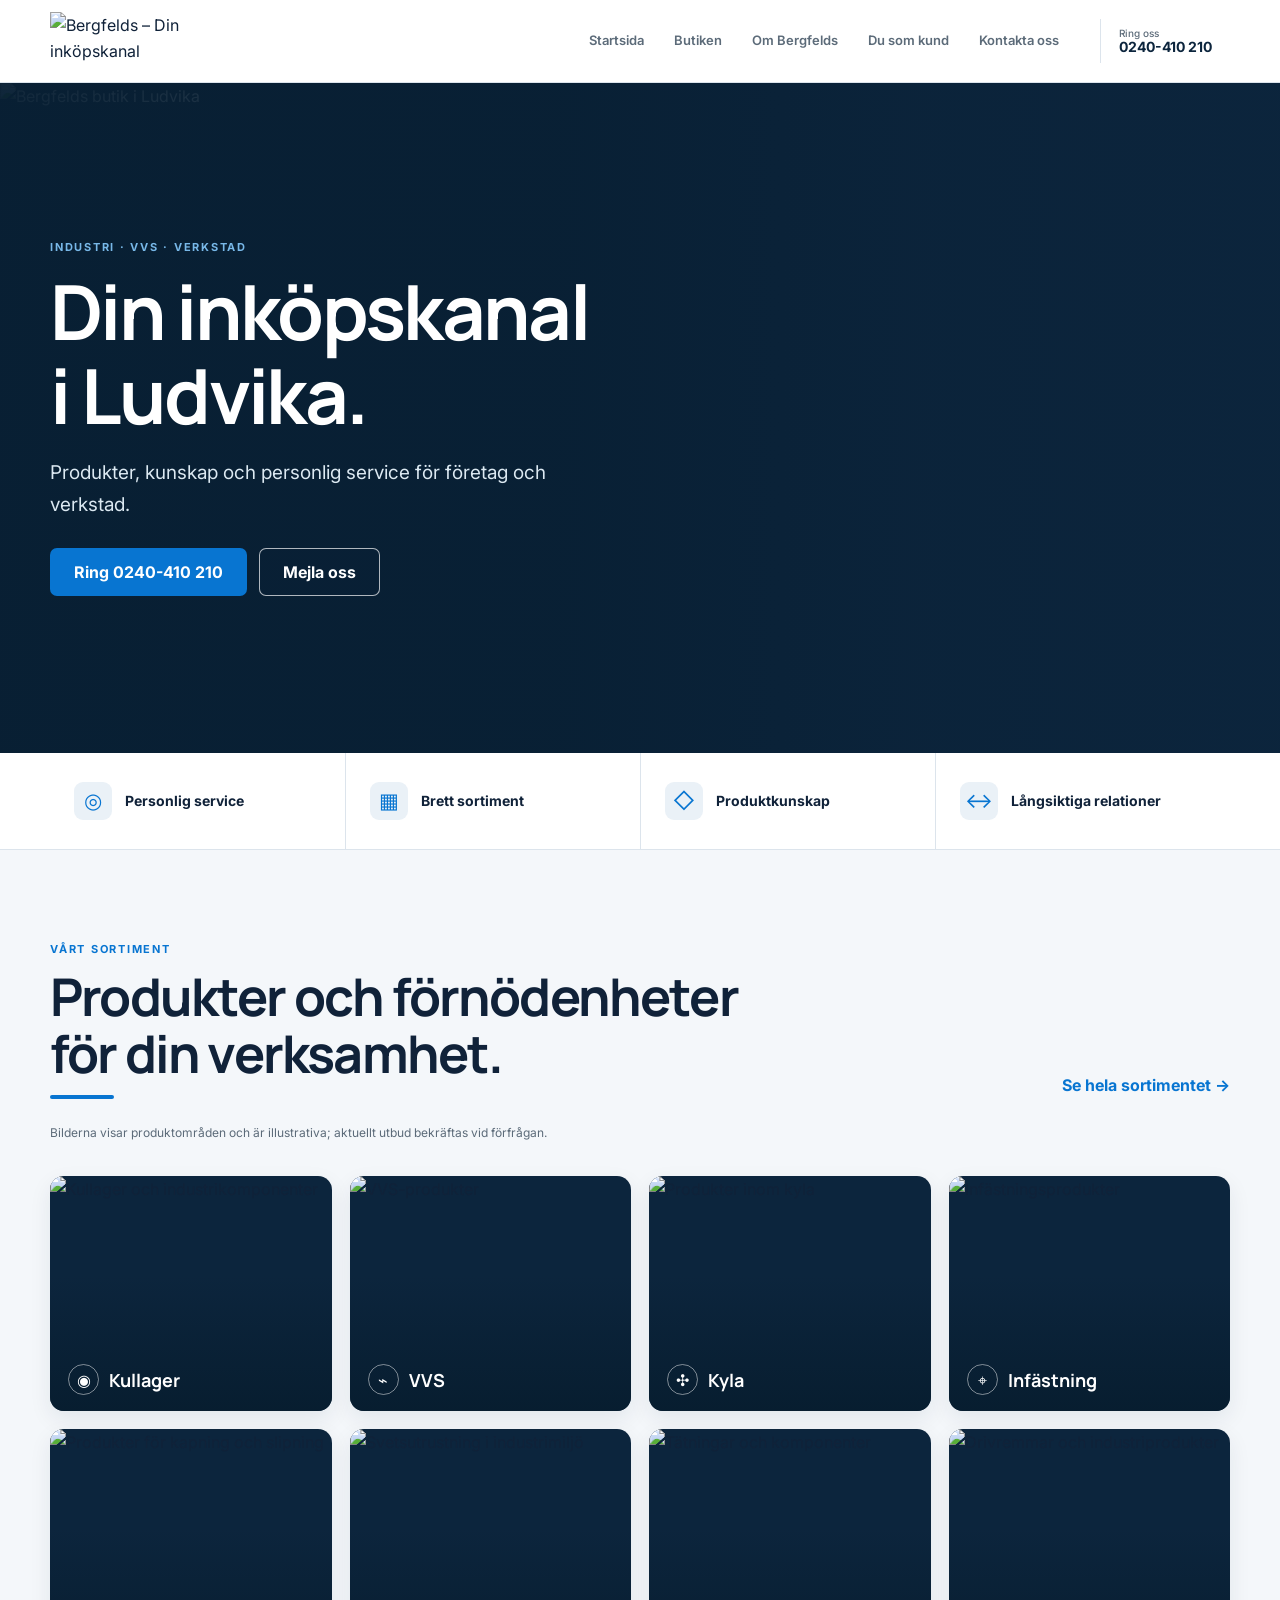
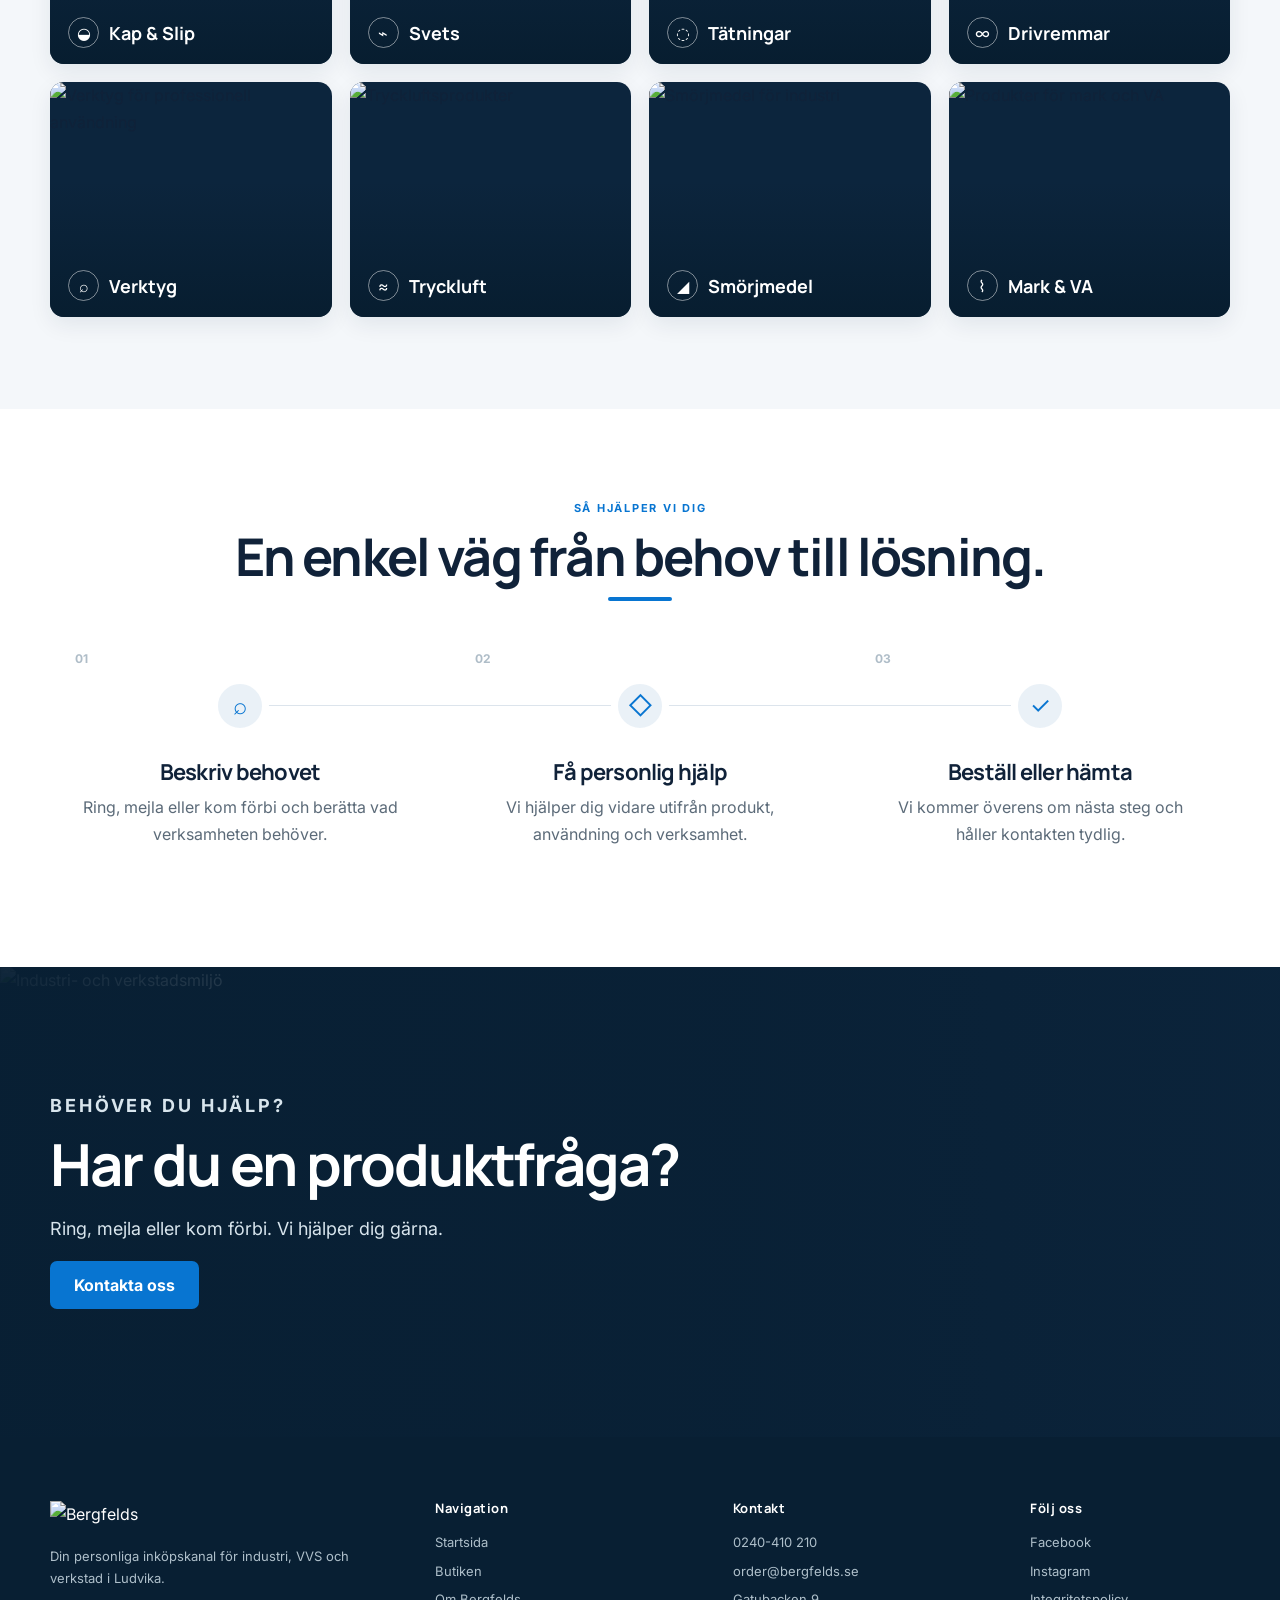
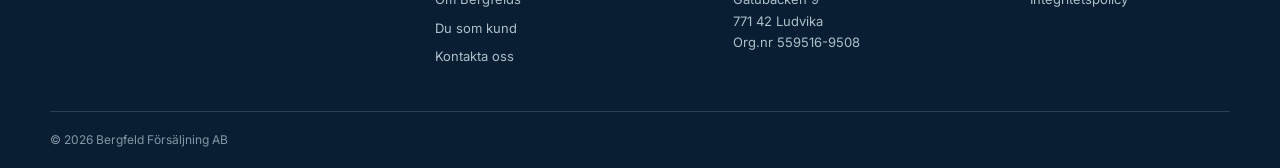
==== index.html @ 2c8060a1 "Redesign Bergfelds around store and product photography" ====
<!doctype html>
<html lang="sv">
<head>
  <meta charset="utf-8">
  <meta name="viewport" content="width=device-width,initial-scale=1">
  <meta name="description" content="Bergfelds är din personliga inköpskanal för industri, VVS och verkstad i Ludvika.">
  <title>Bergfelds – Din inköpskanal i Ludvika</title>
  <link rel="icon" href="assets/favicon.png" type="image/png">
  <link rel="preconnect" href="https://fonts.googleapis.com">
  <link rel="stylesheet" href="https://fonts.googleapis.com/css2?family=Inter:wght@400;500;600;700&family=Manrope:wght@600;700;800&display=swap">
  <link rel="stylesheet" href="style.css">
  <script src="main.js" defer></script>
</head>
<body>
<a class="skip-link" href="#innehall">Hoppa till innehållet</a>
<header class="site-header"><div class="container header-inner"><a class="site-logo" href="index.html" aria-label="Bergfelds startsida"><img src="assets/bergfelds-wordmark.svg" alt="Bergfelds – Din inköpskanal"></a><nav class="site-nav" aria-label="Huvudmeny"><a href="index.html">Startsida</a><a href="butiken.html">Butiken</a><a href="om-bergfelds.html">Om Bergfelds</a><a href="du-som-kund.html">Du som kund</a><a href="kontakta-oss.html">Kontakta oss</a></nav><a class="header-phone" href="tel:+46240410210"><span>Ring oss</span>0240-410 210</a><button id="menu" aria-label="Öppna meny" aria-expanded="false">☰</button></div></header>
<main id="innehall">
  <section class="home-hero">
    <img src="assets/bergfelds-shop-placeholder.png" alt="Bergfelds butik i Ludvika" fetchpriority="high">
    <div class="home-hero-overlay"></div>
    <div class="container hero-content"><p class="eyebrow">INDUSTRI · VVS · VERKSTAD</p><h1>Din inköpskanal<br>i Ludvika.</h1><p class="hero-lead">Produkter, kunskap och personlig service för företag och verkstad.</p><div class="hero-actions"><a class="button primary" href="tel:+46240410210">Ring 0240-410 210</a><a class="button ghost" href="mailto:order@bergfelds.se">Mejla oss</a></div></div>
  </section>
  <section class="advantage-strip" aria-label="Fördelar"><div class="container advantage-grid"><article><span aria-hidden="true">◎</span><b>Personlig service</b></article><article><span aria-hidden="true">▦</span><b>Brett sortiment</b></article><article><span aria-hidden="true">◇</span><b>Produktkunskap</b></article><article><span aria-hidden="true">↔</span><b>Långsiktiga relationer</b></article></div></section>
  <section class="section range-showcase" id="sortiment">
    <div class="container"><div class="section-heading"><div><p class="eyebrow dark">VÅRT SORTIMENT</p><h2>Produkter och förnödenheter<br>för din verksamhet.</h2><span class="heading-line"></span></div><a class="text-link" href="sortiment.html">Se hela sortimentet →</a></div>
      <p class="image-note">Bilderna visar produktområden och är illustrativa; aktuellt utbud bekräftas vid förfrågan.</p>
      <div class="category-grid">
        <a class="category-card" href="sortiment.html#industri"><img src="assets/industry.jpg" alt="Kullager och industrikomponenter" loading="lazy"><span><i>◉</i>Kullager</span></a>
        <a class="category-card" href="sortiment.html#vvs"><img src="assets/plumbing.jpg" alt="VVS-produkter" loading="lazy"><span><i>⌁</i>VVS</span></a>
        <a class="category-card" href="sortiment.html#vvs"><img src="assets/plumbing.jpg" alt="Produkter inom kyla" loading="lazy"><span><i>✣</i>Kyla</span></a>
        <a class="category-card" href="sortiment.html#industri"><img src="assets/bergfelds-product-overview.jpg" alt="Infästningsprodukter" loading="lazy"><span><i>⌖</i>Infästning</span></a>
        <a class="category-card" href="sortiment.html#verkstad"><img src="assets/workshop.jpg" alt="Produkter för kapning och slipning" loading="lazy"><span><i>◒</i>Kap &amp; Slip</span></a>
        <a class="category-card" href="sortiment.html#verkstad"><img src="assets/bergfelds-original-industry.jpg" alt="Svetsutrustning i industrimiljö" loading="lazy"><span><i>⌁</i>Svets</span></a>
        <a class="category-card" href="sortiment.html#industri"><img src="assets/bergfelds-product-overview.jpg" alt="Tätningar och komponenter" loading="lazy"><span><i>◌</i>Tätningar</span></a>
        <a class="category-card" href="sortiment.html#industri"><img src="assets/industry.jpg" alt="Drivremmar och industriprodukter" loading="lazy"><span><i>∞</i>Drivremmar</span></a>
        <a class="category-card" href="sortiment.html#verkstad"><img src="assets/workshop.jpg" alt="Verktyg för professionell användning" loading="lazy"><span><i>⌕</i>Verktyg</span></a>
        <a class="category-card" href="sortiment.html#verkstad"><img src="assets/workshop.jpg" alt="Tryckluftsprodukter" loading="lazy"><span><i>≈</i>Tryckluft</span></a>
        <a class="category-card" href="sortiment.html#industri"><img src="assets/industry.jpg" alt="Smörjmedel för industri" loading="lazy"><span><i>◢</i>Smörjmedel</span></a>
        <a class="category-card" href="sortiment.html#vvs"><img src="assets/plumbing.jpg" alt="Produkter för mark och VA" loading="lazy"><span><i>⌇</i>Mark &amp; VA</span></a>
      </div>
    </div>
  </section>
  <section class="section help-steps"><div class="container"><div class="section-heading centered"><div><p class="eyebrow dark">SÅ HJÄLPER VI DIG</p><h2>En enkel väg från behov till lösning.</h2><span class="heading-line"></span></div></div><div class="step-grid"><article><span>01</span><div class="step-icon">⌕</div><h3>Beskriv behovet</h3><p>Ring, mejla eller kom förbi och berätta vad verksamheten behöver.</p></article><article><span>02</span><div class="step-icon">◇</div><h3>Få personlig hjälp</h3><p>Vi hjälper dig vidare utifrån produkt, användning och verksamhet.</p></article><article><span>03</span><div class="step-icon">✓</div><h3>Beställ eller hämta</h3><p>Vi kommer överens om nästa steg och håller kontakten tydlig.</p></article></div></div></section>
  <section class="photo-contact"><img src="assets/bergfelds-original-industry.jpg" alt="Industri- och verkstadsmiljö" loading="lazy"><div class="photo-contact-overlay"></div><div class="container"><div><p class="eyebrow">BEHÖVER DU HJÄLP?</p><h2>Har du en produktfråga?</h2><p>Ring, mejla eller kom förbi. Vi hjälper dig gärna.</p><a class="button primary" href="kontakta-oss.html">Kontakta oss</a></div></div></section>
</main>
<footer class="site-footer"><div class="container footer-grid"><div><img class="footer-logo" src="assets/bergfelds-wordmark.svg" alt="Bergfelds"><p>Din personliga inköpskanal för industri, VVS och verkstad i Ludvika.</p></div><div><h2>Navigation</h2><a href="index.html">Startsida</a><a href="butiken.html">Butiken</a><a href="om-bergfelds.html">Om Bergfelds</a><a href="du-som-kund.html">Du som kund</a><a href="kontakta-oss.html">Kontakta oss</a></div><div><h2>Kontakt</h2><a href="tel:+46240410210">0240-410 210</a><a href="mailto:order@bergfelds.se">order@bergfelds.se</a><p>Gatubacken 9<br>771 42 Ludvika<br>Org.nr 559516-9508</p></div><div><h2>Följ oss</h2><a href="https://facebook.com/profile.php?id=61582548335301">Facebook</a><a href="https://instagram.com/bergfelds_denlillagrossisten/">Instagram</a><a href="integritetspolicy.html">Integritetspolicy</a></div></div><div class="container footer-bottom">© <span data-year>2026</span> Bergfeld Försäljning AB</div></footer>
</body>
</html>
---- style.css ----
@import url('https://fonts.googleapis.com/css2?family=Inter:wght@400;500;600;700&family=Manrope:wght@600;700;800&display=swap');
:root{--navy:#0c253d;--navy-2:#153b59;--blue:#0875d1;--blue-dark:#0663b0;--paper:#f4f7fa;--white:#fff;--ink:#102239;--muted:#5c6b79;--line:#dce4ec;--soft:#eaf1f7;--radius:14px;--shadow:0 14px 34px rgba(12,37,61,.1)}
*{box-sizing:border-box}html{scroll-behavior:smooth;scroll-padding-top:84px}body{margin:0;overflow-x:hidden;background:var(--paper);color:var(--ink);font:16px/1.65 Inter,Arial,sans-serif}a{color:inherit;text-decoration:none}img{display:block;max-width:100%}h1,h2,h3{margin-top:0;font-family:Manrope,Inter,sans-serif;line-height:1.1;letter-spacing:-.035em}.container{width:min(1180px,calc(100% - 48px));margin:auto}.narrow{max-width:840px}.skip-link{position:fixed;top:-90px;left:16px;z-index:100;padding:10px 15px;border-radius:4px;background:var(--blue);color:#fff}.skip-link:focus{top:16px}*:focus-visible{outline:3px solid #54a7e7;outline-offset:3px}.eyebrow,em{margin:0;color:#78b8e8;font:700 11px/1.3 Inter,sans-serif;letter-spacing:.16em;font-style:normal;text-transform:uppercase}.eyebrow.dark,.section em{color:var(--blue)}
.site-header{position:sticky;top:0;z-index:50;border-bottom:1px solid var(--line);background:rgba(255,255,255,.97);backdrop-filter:blur(12px)}.header-inner{display:flex;height:82px;align-items:center;gap:28px}.site-logo{display:flex;flex:none;align-items:center}.site-logo img{width:166px;height:58px;object-fit:contain}.site-nav{display:flex;align-items:center;gap:4px;margin-left:auto}.site-nav a{position:relative;padding:29px 13px;color:var(--muted);font-size:13px;font-weight:600}.site-nav a:hover,.site-nav a.active{color:var(--navy)}.site-nav a.active:after{content:"";position:absolute;right:13px;bottom:17px;left:13px;height:3px;border-radius:9px;background:var(--blue)}.header-phone{display:flex;min-height:44px;flex-direction:column;justify-content:center;padding:0 18px;border-left:1px solid var(--line);color:var(--navy);font-size:14px;font-weight:700;line-height:1.2}.header-phone span{color:var(--muted);font-size:10px;font-weight:500}.site-header #menu{display:none;width:44px;height:44px;border:1px solid var(--line);border-radius:8px;background:#fff;color:var(--navy);font-size:23px}
.button,.btn{display:inline-flex;min-height:48px;align-items:center;justify-content:center;padding:0 23px;border:1px solid transparent;border-radius:7px;background:var(--blue);color:#fff;font-weight:700;transition:.2s}.button:hover,.btn:hover{background:var(--blue-dark);transform:translateY(-2px)}.button.ghost,.btn.secondary{border-color:rgba(255,255,255,.68);background:rgba(12,37,61,.2);color:#fff}.button.ghost:hover{background:#fff;color:var(--navy)}.text-link,.big,.people a,.addresses a,.contact-card a{color:var(--blue);font-weight:700}.text-link:hover{text-decoration:underline;text-underline-offset:4px}.hero-actions,.actions{display:flex;flex-wrap:wrap;gap:12px;margin-top:28px}
.home-hero{position:relative;min-height:670px;overflow:hidden;background:var(--navy);color:#fff}.home-hero>img,.home-hero-overlay{position:absolute;inset:0;width:100%;height:100%;object-fit:cover}.home-hero>img{object-position:center 47%}.home-hero-overlay{background:linear-gradient(90deg,rgba(8,31,51,.96) 0%,rgba(8,31,51,.86) 43%,rgba(8,31,51,.28) 72%,rgba(8,31,51,.08) 100%)}.hero-content{position:relative;display:flex;min-height:670px;flex-direction:column;justify-content:center;align-items:flex-start}.home-hero h1{max-width:720px;margin:16px 0 20px;font-size:clamp(48px,6.2vw,76px)}.hero-lead{max-width:560px;margin:0;color:#dce9f2;font-size:19px}.advantage-strip{border-bottom:1px solid var(--line);background:#fff}.advantage-grid{display:grid;grid-template-columns:repeat(4,1fr)}.advantage-grid article{display:flex;min-height:96px;align-items:center;gap:13px;padding:20px 24px}.advantage-grid article+article{border-left:1px solid var(--line)}.advantage-grid span{display:grid;width:38px;height:38px;place-items:center;border-radius:9px;background:var(--soft);color:var(--blue);font-size:21px}.advantage-grid b{font-size:14px}
.section{padding:92px 0}.section-heading{display:flex;align-items:flex-end;justify-content:space-between;gap:30px}.section-heading.centered{justify-content:center;text-align:center}.section-heading h2{margin:12px 0 12px;font-size:clamp(34px,4.2vw,52px)}.heading-line{display:block;width:64px;height:4px;border-radius:5px;background:var(--blue)}.centered .heading-line{margin:auto}.range-showcase{background:var(--paper)}.image-note{margin:24px 0 0;color:var(--muted);font-size:12px}.category-grid{display:grid;grid-template-columns:repeat(4,1fr);gap:18px;margin-top:34px}.category-card{position:relative;overflow:hidden;min-height:235px;border-radius:var(--radius);background:var(--navy);box-shadow:0 8px 22px rgba(12,37,61,.08)}.category-card img{width:100%;height:100%;min-height:235px;object-fit:cover;transition:transform .35s,filter .35s}.category-card:after{content:"";position:absolute;inset:42% 0 0;background:linear-gradient(transparent,rgba(7,29,47,.95))}.category-card span{position:absolute;right:18px;bottom:16px;left:18px;z-index:1;display:flex;align-items:center;gap:10px;color:#fff;font:700 18px Manrope,sans-serif}.category-card i{display:grid;width:31px;height:31px;place-items:center;border:1px solid rgba(255,255,255,.48);border-radius:50%;font:400 16px Inter,sans-serif}.category-card:hover img{transform:scale(1.045);filter:saturate(1.1)}.category-card:hover{box-shadow:var(--shadow)}
.help-steps{background:#fff}.step-grid{position:relative;display:grid;grid-template-columns:repeat(3,1fr);gap:20px;margin-top:48px}.step-grid:before{content:"";position:absolute;top:56px;right:16.5%;left:16.5%;height:1px;background:var(--line)}.step-grid article{position:relative;padding:28px;text-align:center}.step-grid article>span{position:absolute;top:0;left:25px;color:#afbdc8;font-size:12px;font-weight:700}.step-icon{position:relative;z-index:1;display:grid;width:58px;height:58px;margin:0 auto 25px;place-items:center;border:7px solid #fff;border-radius:50%;background:var(--soft);color:var(--blue);font-size:24px}.step-grid h3{margin-bottom:10px;font-size:22px}.step-grid p{margin:0;color:var(--muted)}.photo-contact{position:relative;min-height:470px;overflow:hidden;background:var(--navy);color:#fff}.photo-contact>img,.photo-contact-overlay{position:absolute;inset:0;width:100%;height:100%;object-fit:cover}.photo-contact-overlay{background:linear-gradient(90deg,rgba(8,31,51,.96),rgba(8,31,51,.72) 58%,rgba(8,31,51,.25))}.photo-contact>.container{position:relative;display:flex;min-height:470px;align-items:center}.photo-contact h2{max-width:640px;margin:14px 0;font-size:clamp(38px,5vw,58px)}.photo-contact p{color:#d8e5ed;font-size:18px}
.page-hero{position:relative;overflow:hidden;padding:90px 0;background:var(--navy);color:#fff}.page-hero:after{content:"";position:absolute;right:-110px;bottom:-210px;width:390px;height:390px;border:75px solid rgba(8,117,209,.22);border-radius:50%}.page-hero .container{position:relative;z-index:1}.page-hero h1{max-width:900px;margin:14px 0 16px;font-size:clamp(42px,5.8vw,68px)}.page-hero p{max-width:720px;color:#d1e0e9;font-size:18px}.page-hero-split{padding:0}.page-hero-split:after{display:none}.split-hero-grid{position:relative;z-index:2;display:grid;min-height:610px;grid-template-columns:1fr 1fr;align-items:center;gap:70px}.split-hero-grid h1{font-size:clamp(42px,5vw,62px)}.hero-side-image{height:610px;margin:0 calc(50% - 50vw) 0 0;overflow:hidden}.hero-side-image img{width:100%;height:100%;object-fit:cover}
.store-practical{background:#fff}.store-practical-grid,.founder-grid,.intro-grid,.promise-grid,.split,.contact{display:grid;grid-template-columns:1fr 1fr;gap:80px;align-items:start}.store-intro h2,.hours-panel h2,.founder-copy h2,.intro-grid h2,.promise-copy h2{margin:14px 0 20px;font-size:clamp(34px,4.2vw,49px)}.store-intro>p:not(.eyebrow),.founder-copy p,.intro-grid>div:last-child{color:var(--muted);font-size:17px}.notice{display:flex;flex-direction:column;margin-top:30px;padding:18px 20px;border-left:4px solid var(--blue);border-radius:0 8px 8px 0;background:var(--soft)}.notice span{color:var(--muted);font-size:14px}.hours-panel{padding:34px;border:1px solid var(--line);border-radius:var(--radius);background:var(--paper);box-shadow:var(--shadow)}.hours-panel dl{margin-top:25px}.hours-panel dl>div{display:flex;justify-content:space-between;padding:14px 0;border-bottom:1px solid var(--line)}.hours-panel dd{margin:0;font-weight:700}.location-block{display:flex;flex-direction:column;margin-top:24px}.location-block span{color:var(--muted)}.service-flow,.customer-services,.direction-section{background:var(--soft)}.flow-grid,.values-editorial{display:grid;grid-template-columns:repeat(3,1fr);gap:18px;margin-top:42px}.flow-grid article,.values-editorial article{padding:28px;border:1px solid var(--line);border-radius:var(--radius);background:#fff}.flow-grid span,.values-editorial span,.service-editorial span{color:var(--blue);font-weight:800}.flow-grid h3,.values-editorial h3{margin:35px 0 10px;font-size:24px}.flow-grid p,.values-editorial p{color:var(--muted)}
.founder-story{background:#fff}.founder-grid{align-items:center}.founder-portrait{margin:0;overflow:hidden;border-radius:var(--radius);background:#fff;box-shadow:var(--shadow)}.founder-portrait img,.founders-photo{width:100%;aspect-ratio:4/3;object-fit:cover}.founder-portrait figcaption{padding:10px 15px;color:var(--muted);font-size:12px}.direction-grid{display:grid;grid-template-columns:1fr 1fr;gap:20px}.direction-grid article{padding:42px;border:1px solid var(--line);border-radius:var(--radius);background:#fff}.direction-grid h2{margin:14px 0;font-size:clamp(30px,3.5vw,42px)}.direction-grid p:last-child{color:var(--muted)}.values-section{background:var(--navy);color:#fff}.values-editorial article{background:rgba(255,255,255,.06);border-color:rgba(255,255,255,.16)}.values-editorial p{color:#c7d7e1}.relationship-statement{text-align:center;background:#fff}.relationship-statement blockquote{margin:20px 0 35px;font:700 clamp(34px,5vw,55px)/1.16 Manrope,sans-serif;letter-spacing:-.04em}
.customer-hero{position:relative;min-height:640px;background:var(--navy);color:#fff}.customer-hero-media,.customer-hero-media:after{position:absolute;inset:0}.customer-hero-media:after{content:"";background:linear-gradient(90deg,rgba(8,31,51,.96),rgba(8,31,51,.67) 62%,rgba(8,31,51,.2))}.customer-hero-media img{width:100%;height:100%;object-fit:cover}.customer-hero-content{position:relative;display:flex;min-height:640px;flex-direction:column;justify-content:center;align-items:flex-start}.customer-hero h1{max-width:790px;margin:16px 0 20px;font-size:clamp(44px,5.8vw,68px)}.customer-hero-content>p:not(.eyebrow){max-width:590px;color:#d8e5ed;font-size:18px}.service-editorial{display:grid;grid-template-columns:1fr 1fr;gap:18px;margin-top:42px}.service-editorial article{display:grid;grid-template-columns:48px 1fr;gap:16px;padding:28px;border:1px solid var(--line);border-radius:var(--radius);background:#fff}.service-editorial h3{margin:0 0 8px;font-size:22px}.service-editorial p{margin:0;color:var(--muted)}.promise-section{background:var(--navy);color:#fff}.promise-grid{align-items:center}.promise-image{overflow:hidden;border-radius:var(--radius)}.promise-image img{width:100%;aspect-ratio:4/3;object-fit:cover}.promise-copy>p:not(.eyebrow){color:#c8d8e2}.promise-copy ul{padding:0;list-style:none}.promise-copy li{padding:12px 0;border-top:1px solid rgba(255,255,255,.17)}.promise-copy li:before{content:"✓";margin-right:12px;color:#72baf0}
.contact-layout{display:grid;grid-template-columns:1.05fr .95fr;gap:80px}.contact-layout h2{margin:14px 0 24px;font-size:46px}.main-contact{display:flex;flex-direction:column;margin-bottom:42px}.main-contact a{font:700 22px Manrope,sans-serif}.main-contact a:first-child{font-size:34px}.address-grid,.people{display:grid;grid-template-columns:1fr 1fr;gap:24px;padding-top:27px;border-top:1px solid var(--line)}.verification-note{padding:11px;border-left:3px solid var(--blue);background:var(--soft);font-size:12px}.contact-people{display:grid;gap:16px}.contact-people article,.status-card,.contact-card,.category-catalog article,.value-cards article,.benefits article,.supplier-directory-card{padding:28px;border:1px solid var(--line);border-radius:var(--radius);background:#fff}.contact-people article{display:flex;flex-direction:column;box-shadow:0 8px 22px rgba(12,37,61,.05)}.contact-people span{color:var(--blue);font-size:11px;font-weight:800;letter-spacing:.1em}.contact-people h3{margin:8px 0 13px}.contact-people a{color:var(--blue);font-weight:700}.company-facts{display:flex;justify-content:space-between;padding:18px;border-radius:8px;background:var(--navy);color:#fff}
.product-list{display:grid;gap:65px}.product-list>article{display:grid;grid-template-columns:1fr 1fr;gap:55px;align-items:center}.product-list>article:nth-child(even) img{order:2}.product-list>article>img,.product-overview img{width:100%;border-radius:var(--radius);box-shadow:var(--shadow)}.product-list>article>img{aspect-ratio:4/3;object-fit:cover}.category-catalog,.supplier-directory,.benefits,.value-cards{display:grid;grid-template-columns:repeat(3,1fr);gap:17px;margin-top:32px}.catalog-section,.supplier-directory-section{padding-top:42px;border-top:1px solid var(--line)}.category-catalog p,.supplier-directory-card p,.policy-content p{color:var(--muted)}.directory-logo{display:flex;height:68px;align-items:center;justify-content:center}.directory-logo img{max-width:165px;max-height:54px}.supplier-directory-card>span:last-child{display:block;margin-top:10px;color:var(--blue);font-weight:700}.product-overview figcaption{margin-top:9px;color:var(--muted);font-size:12px}.cta{display:flex;align-items:center;justify-content:space-between;gap:30px;margin-top:45px;padding:34px;border-radius:var(--radius);background:var(--navy);color:#fff}.banner{display:flex;justify-content:space-between;gap:20px;margin-bottom:40px;padding:19px 22px;border-left:4px solid var(--blue);border-radius:0 8px 8px 0;background:var(--soft)}.policy-content{max-width:840px}.policy-content h2{margin:40px 0 10px;font-size:26px}
.site-footer{padding:64px 0 0;background:#081f33;color:#fff}.footer-grid{display:grid;grid-template-columns:1.35fr 1fr 1fr .8fr;gap:48px}.footer-grid>div{display:flex;flex-direction:column;align-items:flex-start;gap:7px}.footer-logo{width:180px;margin-bottom:12px}.footer-grid h2{margin-bottom:10px;font-size:13px;letter-spacing:.04em}.footer-grid p,.footer-grid a{margin:0;color:#aebfca;font-size:13px}.footer-grid a:hover{color:#fff}.footer-bottom{margin-top:44px;padding:18px 0;border-top:1px solid rgba(255,255,255,.14);color:#8298a6;font-size:12px}
@media(max-width:1024px){.site-nav{display:none;position:absolute;top:82px;right:0;left:0;padding:15px 24px 24px;border-bottom:1px solid var(--line);background:#fff;box-shadow:var(--shadow)}.site-nav.open{display:grid}.site-nav a{padding:12px 7px}.site-nav a.active:after{right:auto;bottom:4px;left:7px;width:42px}.site-header #menu{display:grid;place-items:center;margin-left:auto}.header-phone{display:none}.category-grid{grid-template-columns:repeat(3,1fr)}.store-practical-grid,.founder-grid,.intro-grid,.promise-grid{gap:48px}.split-hero-grid{grid-template-columns:1fr;gap:0}.split-hero-grid>div{padding:72px 0}.hero-side-image{height:420px;margin:0 calc((100vw - min(1180px,100vw - 48px))/-2)}.footer-grid{grid-template-columns:1fr 1fr}.contact-layout{gap:45px}}
@media(max-width:768px){.container{width:calc(100% - 30px)}.header-inner{height:72px}.site-logo img{width:145px;height:50px}.site-nav{top:72px}.home-hero,.hero-content{min-height:610px}.home-hero>img{object-position:60% center}.home-hero-overlay{background:linear-gradient(90deg,rgba(8,31,51,.94),rgba(8,31,51,.75) 70%,rgba(8,31,51,.45))}.home-hero h1{font-size:45px}.hero-lead{font-size:17px}.advantage-grid{grid-template-columns:1fr 1fr}.advantage-grid article{min-height:82px;padding:15px}.advantage-grid article:nth-child(3){border-left:0}.advantage-grid article:nth-child(n+3){border-top:1px solid var(--line)}.section{padding:68px 0}.section-heading{align-items:flex-start;flex-direction:column}.category-grid{grid-template-columns:1fr 1fr;gap:12px}.category-card,.category-card img{min-height:190px}.category-card span{right:12px;bottom:12px;left:12px;font-size:15px}.category-card i{width:27px;height:27px}.step-grid,.store-practical-grid,.founder-grid,.intro-grid,.direction-grid,.values-editorial,.flow-grid,.service-editorial,.promise-grid,.contact-layout,.address-grid,.footer-grid,.product-list>article,.category-catalog,.supplier-directory,.benefits,.value-cards{grid-template-columns:1fr}.step-grid:before{display:none}.step-grid article{padding:24px;border-bottom:1px solid var(--line)}.photo-contact,.photo-contact>.container{min-height:410px}.page-hero{padding:72px 0}.page-hero h1{font-size:42px}.split-hero-grid{min-height:auto}.split-hero-grid>div{padding:56px 0}.hero-side-image{height:320px;margin:0 -15px}.hours-panel{padding:25px}.product-list>article:nth-child(even) img{order:0}.contact-band,.cta,.banner,.company-facts{align-items:flex-start;flex-direction:column}.footer-grid{gap:32px}}
@media(max-width:390px){.home-hero h1{font-size:39px}.hero-actions{width:100%;flex-direction:column}.hero-actions .button{width:100%}.advantage-grid{grid-template-columns:1fr}.advantage-grid article+article{border-top:1px solid var(--line);border-left:0}.category-grid{grid-template-columns:1fr}.category-card,.category-card img{min-height:215px}.section-heading h2{font-size:32px}.page-hero h1{font-size:36px}}
@media(prefers-reduced-motion:reduce){html{scroll-behavior:auto}*{transition:none!important}}
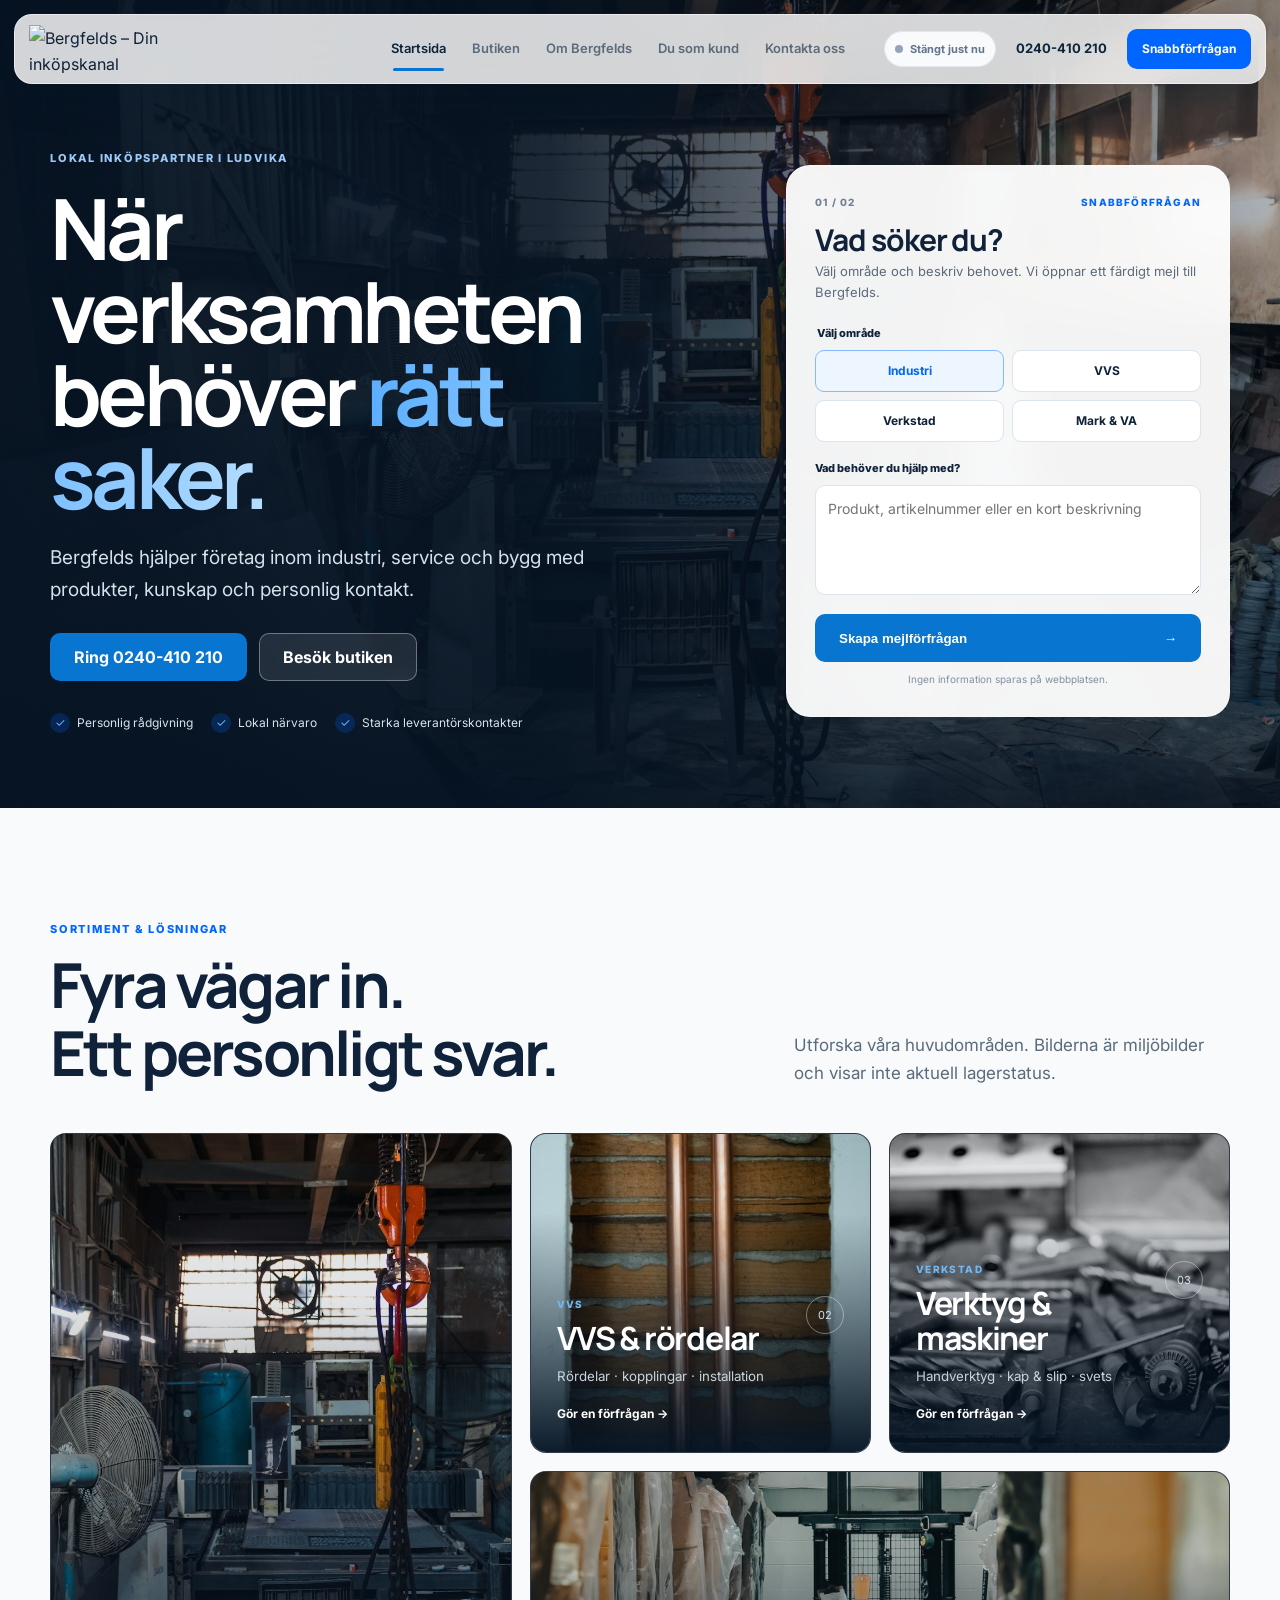
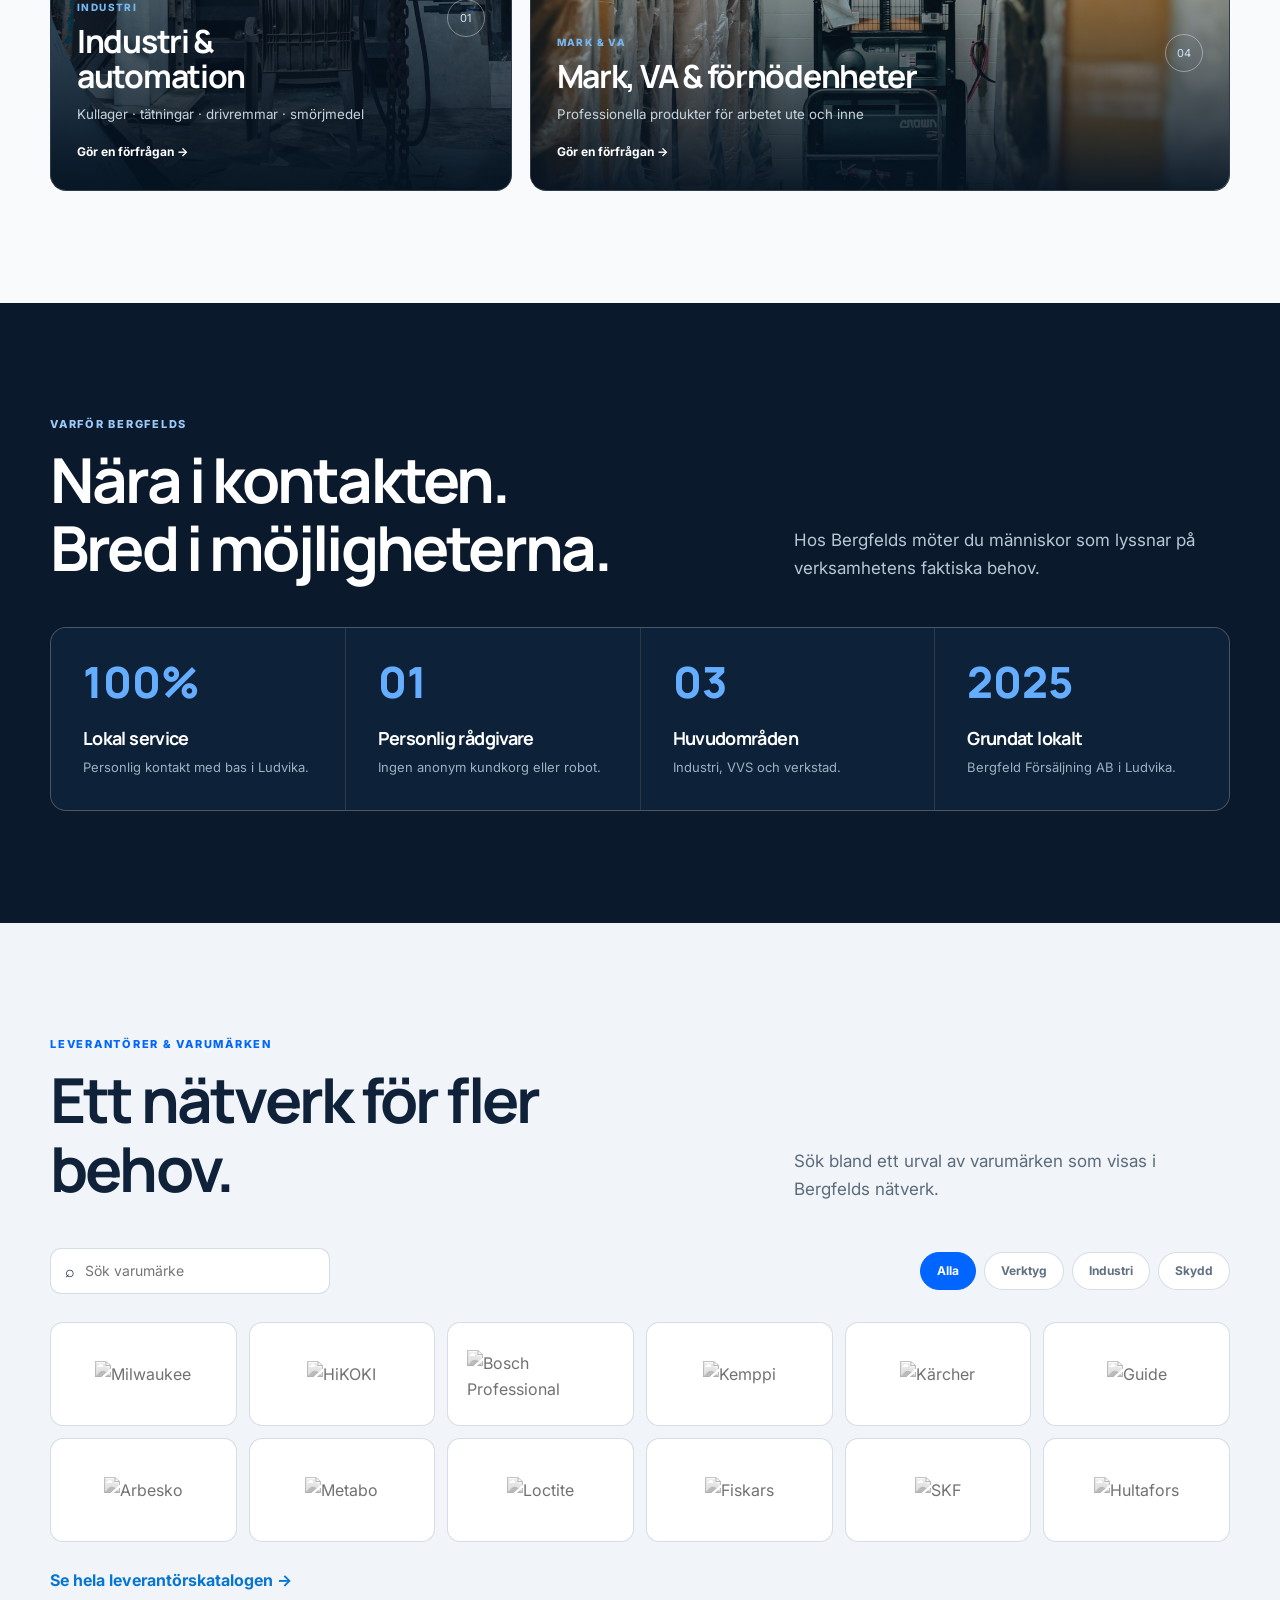
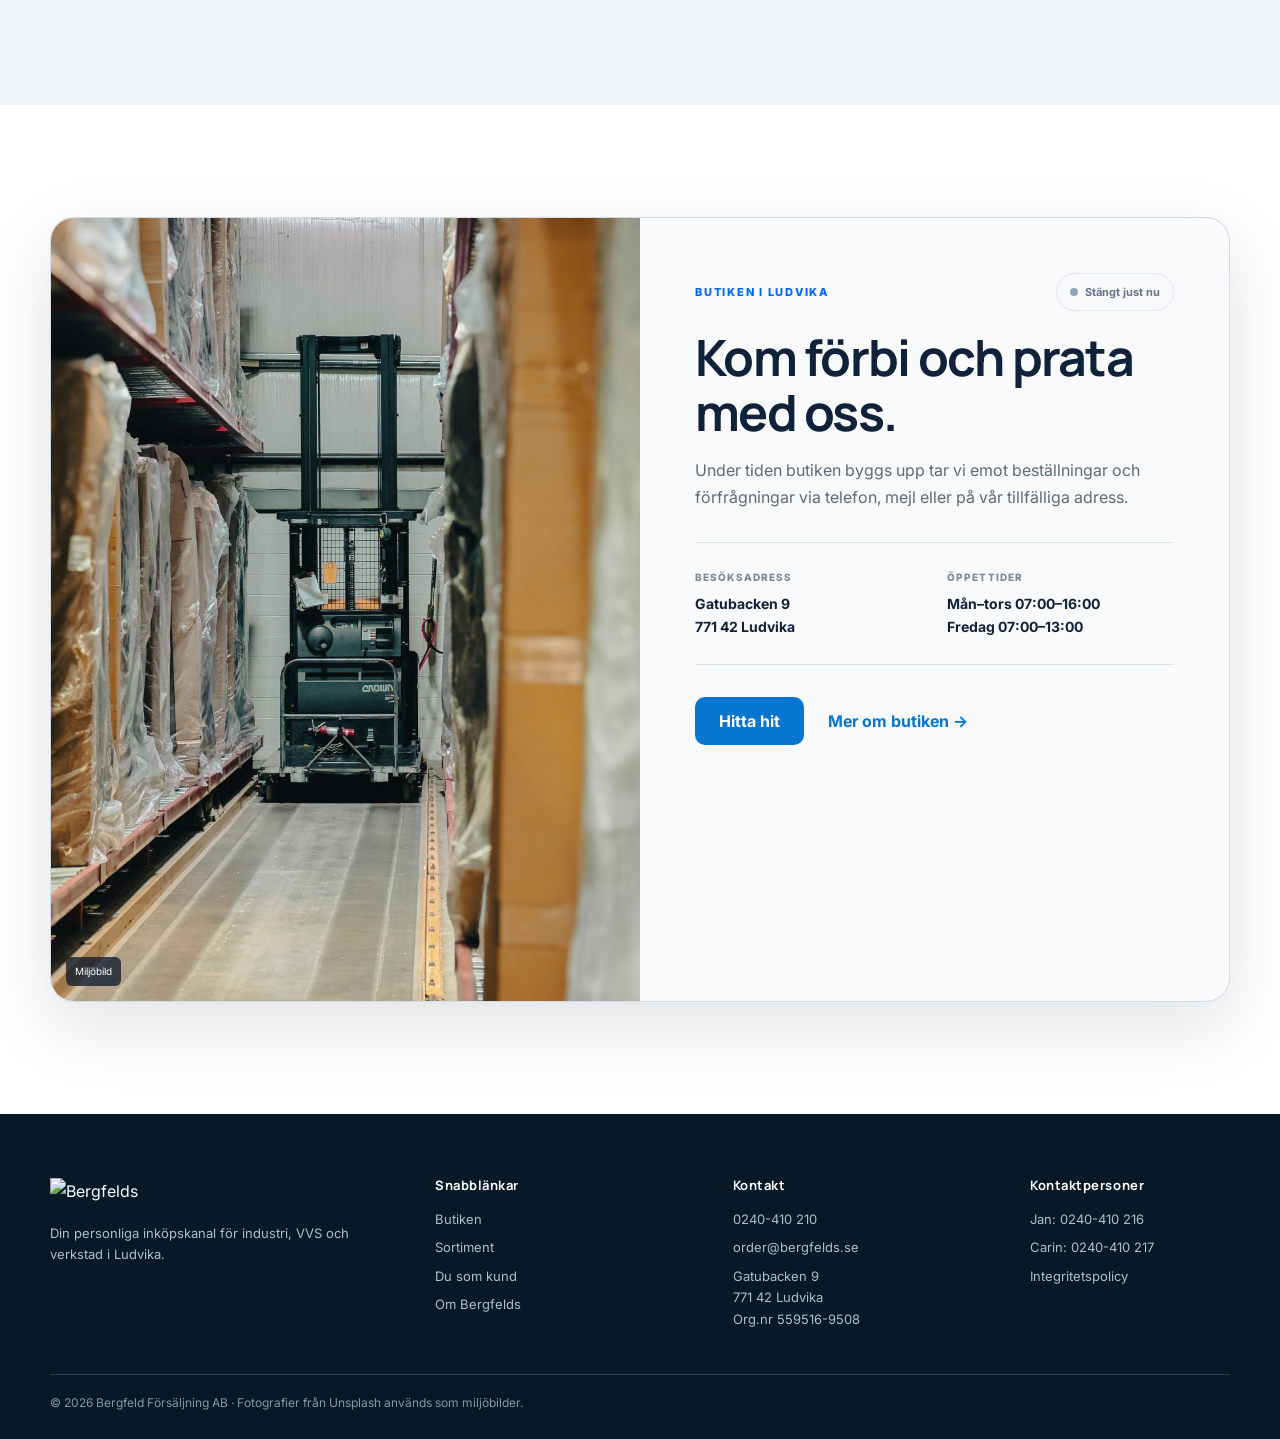
==== commit c2f20c09: "Build modular 2026 Bergfelds flagship homepage" ====
--- a/index.html
+++ b/index.html
@@ -3,46 +3,48 @@
 <head>
   <meta charset="utf-8">
   <meta name="viewport" content="width=device-width,initial-scale=1">
-  <meta name="description" content="Bergfelds är din personliga inköpskanal för industri, VVS och verkstad i Ludvika.">
-  <title>Bergfelds – Din inköpskanal i Ludvika</title>
+  <meta name="description" content="Bergfelds är din personliga inköpspartner för industri, VVS och verkstad i Ludvika.">
+  <title>Bergfelds – Industri, VVS och verkstad i Ludvika</title>
   <link rel="icon" href="assets/favicon.png" type="image/png">
   <link rel="preconnect" href="https://fonts.googleapis.com">
   <link rel="stylesheet" href="https://fonts.googleapis.com/css2?family=Inter:wght@400;500;600;700&family=Manrope:wght@600;700;800&display=swap">
   <link rel="stylesheet" href="style.css">
   <script src="main.js" defer></script>
 </head>
-<body>
+<body class="home-page">
 <a class="skip-link" href="#innehall">Hoppa till innehållet</a>
-<header class="site-header"><div class="container header-inner"><a class="site-logo" href="index.html" aria-label="Bergfelds startsida"><img src="assets/bergfelds-wordmark.svg" alt="Bergfelds – Din inköpskanal"></a><nav class="site-nav" aria-label="Huvudmeny"><a href="index.html">Startsida</a><a href="butiken.html">Butiken</a><a href="om-bergfelds.html">Om Bergfelds</a><a href="du-som-kund.html">Du som kund</a><a href="kontakta-oss.html">Kontakta oss</a></nav><a class="header-phone" href="tel:+46240410210"><span>Ring oss</span>0240-410 210</a><button id="menu" aria-label="Öppna meny" aria-expanded="false">☰</button></div></header>
+<header class="site-header glass-header">
+  <div class="container header-inner">
+    <a class="site-logo" href="index.html" aria-label="Bergfelds startsida"><img src="assets/bergfelds-wordmark.svg" alt="Bergfelds – Din inköpskanal"></a>
+    <nav class="site-nav" aria-label="Huvudmeny"><a href="index.html">Startsida</a><a href="butiken.html">Butiken</a><a href="om-bergfelds.html">Om Bergfelds</a><a href="du-som-kund.html">Du som kund</a><a href="kontakta-oss.html">Kontakta oss</a></nav>
+    <div class="header-tools"><span class="store-status" data-opening-status><i></i><span>Kontrollerar öppettid</span></span><a class="header-phone" href="tel:+46240410210">0240-410 210</a><a class="header-cta" href="#snabbforfragan">Snabbförfrågan</a></div>
+    <button id="menu" aria-label="Öppna meny" aria-expanded="false">☰</button>
+  </div>
+</header>
 <main id="innehall">
-  <section class="home-hero">
-    <img src="assets/bergfelds-shop-placeholder.png" alt="Bergfelds butik i Ludvika" fetchpriority="high">
-    <div class="home-hero-overlay"></div>
-    <div class="container hero-content"><p class="eyebrow">INDUSTRI · VVS · VERKSTAD</p><h1>Din inköpskanal<br>i Ludvika.</h1><p class="hero-lead">Produkter, kunskap och personlig service för företag och verkstad.</p><div class="hero-actions"><a class="button primary" href="tel:+46240410210">Ring 0240-410 210</a><a class="button ghost" href="mailto:order@bergfelds.se">Mejla oss</a></div></div>
-  </section>
-  <section class="advantage-strip" aria-label="Fördelar"><div class="container advantage-grid"><article><span aria-hidden="true">◎</span><b>Personlig service</b></article><article><span aria-hidden="true">▦</span><b>Brett sortiment</b></article><article><span aria-hidden="true">◇</span><b>Produktkunskap</b></article><article><span aria-hidden="true">↔</span><b>Långsiktiga relationer</b></article></div></section>
-  <section class="section range-showcase" id="sortiment">
-    <div class="container"><div class="section-heading"><div><p class="eyebrow dark">VÅRT SORTIMENT</p><h2>Produkter och förnödenheter<br>för din verksamhet.</h2><span class="heading-line"></span></div><a class="text-link" href="sortiment.html">Se hela sortimentet →</a></div>
-      <p class="image-note">Bilderna visar produktområden och är illustrativa; aktuellt utbud bekräftas vid förfrågan.</p>
-      <div class="category-grid">
-        <a class="category-card" href="sortiment.html#industri"><img src="assets/industry.jpg" alt="Kullager och industrikomponenter" loading="lazy"><span><i>◉</i>Kullager</span></a>
-        <a class="category-card" href="sortiment.html#vvs"><img src="assets/plumbing.jpg" alt="VVS-produkter" loading="lazy"><span><i>⌁</i>VVS</span></a>
-        <a class="category-card" href="sortiment.html#vvs"><img src="assets/plumbing.jpg" alt="Produkter inom kyla" loading="lazy"><span><i>✣</i>Kyla</span></a>
-        <a class="category-card" href="sortiment.html#industri"><img src="assets/bergfelds-product-overview.jpg" alt="Infästningsprodukter" loading="lazy"><span><i>⌖</i>Infästning</span></a>
-        <a class="category-card" href="sortiment.html#verkstad"><img src="assets/workshop.jpg" alt="Produkter för kapning och slipning" loading="lazy"><span><i>◒</i>Kap &amp; Slip</span></a>
-        <a class="category-card" href="sortiment.html#verkstad"><img src="assets/bergfelds-original-industry.jpg" alt="Svetsutrustning i industrimiljö" loading="lazy"><span><i>⌁</i>Svets</span></a>
-        <a class="category-card" href="sortiment.html#industri"><img src="assets/bergfelds-product-overview.jpg" alt="Tätningar och komponenter" loading="lazy"><span><i>◌</i>Tätningar</span></a>
-        <a class="category-card" href="sortiment.html#industri"><img src="assets/industry.jpg" alt="Drivremmar och industriprodukter" loading="lazy"><span><i>∞</i>Drivremmar</span></a>
-        <a class="category-card" href="sortiment.html#verkstad"><img src="assets/workshop.jpg" alt="Verktyg för professionell användning" loading="lazy"><span><i>⌕</i>Verktyg</span></a>
-        <a class="category-card" href="sortiment.html#verkstad"><img src="assets/workshop.jpg" alt="Tryckluftsprodukter" loading="lazy"><span><i>≈</i>Tryckluft</span></a>
-        <a class="category-card" href="sortiment.html#industri"><img src="assets/industry.jpg" alt="Smörjmedel för industri" loading="lazy"><span><i>◢</i>Smörjmedel</span></a>
-        <a class="category-card" href="sortiment.html#vvs"><img src="assets/plumbing.jpg" alt="Produkter för mark och VA" loading="lazy"><span><i>⌇</i>Mark &amp; VA</span></a>
-      </div>
+  <section class="flagship-hero">
+    <div class="hero-media"><img src="assets/editorial/cnc-workshop.jpg" alt="Modern industriverkstad med CNC-utrustning" fetchpriority="high"><div></div></div>
+    <div class="container flagship-grid">
+      <div class="flagship-copy"><p class="kicker">LOKAL INKÖPSPARTNER I LUDVIKA</p><h1>När verksamheten behöver <span>rätt saker.</span></h1><p class="hero-intro">Bergfelds hjälper företag inom industri, service och bygg med produkter, kunskap och personlig kontakt.</p><div class="hero-actions"><a class="button primary" href="tel:+46240410210">Ring 0240-410 210</a><a class="button light" href="butiken.html">Besök butiken</a></div><ul class="trust-list"><li>Personlig rådgivning</li><li>Lokal närvaro</li><li>Starka leverantörskontakter</li></ul></div>
+      <form class="quick-card" id="snabbforfragan" aria-labelledby="quick-title"><div class="quick-top"><span>01 / 02</span><p>SNABBFÖRFRÅGAN</p></div><h2 id="quick-title">Vad söker du?</h2><p>Välj område och beskriv behovet. Vi öppnar ett färdigt mejl till Bergfelds.</p><fieldset><legend>Välj område</legend><div class="choice-grid"><button type="button" class="choice active" data-area="Industri">Industri</button><button type="button" class="choice" data-area="VVS">VVS</button><button type="button" class="choice" data-area="Verkstad">Verkstad</button><button type="button" class="choice" data-area="Mark & VA">Mark &amp; VA</button></div></fieldset><label for="quick-message">Vad behöver du hjälp med?</label><textarea id="quick-message" name="message" rows="4" placeholder="Produkt, artikelnummer eller en kort beskrivning" required></textarea><button class="button primary wide" type="submit">Skapa mejlförfrågan <span>→</span></button><small>Ingen information sparas på webbplatsen.</small></form>
     </div>
   </section>
-  <section class="section help-steps"><div class="container"><div class="section-heading centered"><div><p class="eyebrow dark">SÅ HJÄLPER VI DIG</p><h2>En enkel väg från behov till lösning.</h2><span class="heading-line"></span></div></div><div class="step-grid"><article><span>01</span><div class="step-icon">⌕</div><h3>Beskriv behovet</h3><p>Ring, mejla eller kom förbi och berätta vad verksamheten behöver.</p></article><article><span>02</span><div class="step-icon">◇</div><h3>Få personlig hjälp</h3><p>Vi hjälper dig vidare utifrån produkt, användning och verksamhet.</p></article><article><span>03</span><div class="step-icon">✓</div><h3>Beställ eller hämta</h3><p>Vi kommer överens om nästa steg och håller kontakten tydlig.</p></article></div></div></section>
-  <section class="photo-contact"><img src="assets/bergfelds-original-industry.jpg" alt="Industri- och verkstadsmiljö" loading="lazy"><div class="photo-contact-overlay"></div><div class="container"><div><p class="eyebrow">BEHÖVER DU HJÄLP?</p><h2>Har du en produktfråga?</h2><p>Ring, mejla eller kom förbi. Vi hjälper dig gärna.</p><a class="button primary" href="kontakta-oss.html">Kontakta oss</a></div></div></section>
+
+  <section class="section assortment" id="sortiment"><div class="container"><div class="section-intro"><div><p class="kicker blue">SORTIMENT &amp; LÖSNINGAR</p><h2>Fyra vägar in.<br>Ett personligt svar.</h2></div><p>Utforska våra huvudområden. Bilderna är miljöbilder och visar inte aktuell lagerstatus.</p></div><div class="bento-grid">
+    <article class="bento-card bento-large"><img src="assets/editorial/cnc-workshop.jpg" alt="Modern metallbearbetning" loading="lazy"><div class="bento-shade"></div><div class="bento-content"><span>01</span><p>INDUSTRI</p><h3>Industri &amp;<br>automation</h3><small>Kullager · tätningar · drivremmar · smörjmedel</small><a href="kontakta-oss.html?kategori=Industri">Gör en förfrågan →</a></div></article>
+    <article class="bento-card"><img src="assets/editorial/plumbing-pipes.jpg" alt="Kopparrör i installation" loading="lazy"><div class="bento-shade"></div><div class="bento-content"><span>02</span><p>VVS</p><h3>VVS &amp; rördelar</h3><small>Rördelar · kopplingar · installation</small><a href="kontakta-oss.html?kategori=VVS">Gör en förfrågan →</a></div></article>
+    <article class="bento-card"><img src="assets/editorial/workshop-tools.jpg" alt="Verktyg på arbetsbänk" loading="lazy"><div class="bento-shade"></div><div class="bento-content"><span>03</span><p>VERKSTAD</p><h3>Verktyg &amp; maskiner</h3><small>Handverktyg · kap &amp; slip · svets</small><a href="kontakta-oss.html?kategori=Verkstad">Gör en förfrågan →</a></div></article>
+    <article class="bento-card bento-wide"><img src="assets/editorial/warehouse-logistics.jpg" alt="Lagergång med industriförnödenheter" loading="lazy"><div class="bento-shade"></div><div class="bento-content"><span>04</span><p>MARK &amp; VA</p><h3>Mark, VA &amp; förnödenheter</h3><small>Professionella produkter för arbetet ute och inne</small><a href="kontakta-oss.html?kategori=Mark%20och%20VA">Gör en förfrågan →</a></div></article>
+  </div></div></section>
+
+  <section class="section value-section"><div class="container"><div class="section-intro light"><div><p class="kicker">VARFÖR BERGFELDS</p><h2>Nära i kontakten.<br>Bred i möjligheterna.</h2></div><p>Hos Bergfelds möter du människor som lyssnar på verksamhetens faktiska behov.</p></div><div class="value-grid"><article><strong>100%</strong><h3>Lokal service</h3><p>Personlig kontakt med bas i Ludvika.</p></article><article><strong>01</strong><h3>Personlig rådgivare</h3><p>Ingen anonym kundkorg eller robot.</p></article><article><strong>03</strong><h3>Huvudområden</h3><p>Industri, VVS och verkstad.</p></article><article><strong>2025</strong><h3>Grundat lokalt</h3><p>Bergfeld Försäljning AB i Ludvika.</p></article></div></div></section>
+
+  <section class="section brands-section"><div class="container"><div class="section-intro"><div><p class="kicker blue">LEVERANTÖRER &amp; VARUMÄRKEN</p><h2>Ett nätverk för fler behov.</h2></div><p>Sök bland ett urval av varumärken som visas i Bergfelds nätverk.</p></div><div class="brand-controls"><label class="brand-search"><span aria-hidden="true">⌕</span><input type="search" id="brand-search" placeholder="Sök varumärke" aria-label="Sök varumärke"></label><div class="filter-tags" aria-label="Filtrera varumärken"><button class="active" data-filter="all">Alla</button><button data-filter="verktyg">Verktyg</button><button data-filter="industri">Industri</button><button data-filter="skydd">Skydd</button></div></div><div class="brand-grid" data-brand-grid></div><a class="text-link brand-all" href="sortiment.html#leverantorer">Se hela leverantörskatalogen →</a></div></section>
+
+  <section class="section visit-section"><div class="container visit-card"><div class="visit-image"><img src="assets/editorial/warehouse-logistics.jpg" alt="Illustrativ lager- och logistikmiljö" loading="lazy"><span>Miljöbild</span></div><div class="visit-content"><div class="visit-head"><p class="kicker blue">BUTIKEN I LUDVIKA</p><span class="store-status large" data-opening-status><i></i><span>Kontrollerar öppettid</span></span></div><h2>Kom förbi och prata med oss.</h2><p>Under tiden butiken byggs upp tar vi emot beställningar och förfrågningar via telefon, mejl eller på vår tillfälliga adress.</p><div class="visit-details"><div><small>BESÖKSADRESS</small><b>Gatubacken 9<br>771 42 Ludvika</b></div><div><small>ÖPPETTIDER</small><b>Mån–tors 07:00–16:00<br>Fredag 07:00–13:00</b></div></div><div class="visit-actions"><a class="button primary" target="_blank" rel="noreferrer" href="https://www.google.com/maps/search/?api=1&query=Gatubacken+9+771+42+Ludvika">Hitta hit</a><a class="text-link" href="butiken.html">Mer om butiken →</a></div></div></div></section>
 </main>
-<footer class="site-footer"><div class="container footer-grid"><div><img class="footer-logo" src="assets/bergfelds-wordmark.svg" alt="Bergfelds"><p>Din personliga inköpskanal för industri, VVS och verkstad i Ludvika.</p></div><div><h2>Navigation</h2><a href="index.html">Startsida</a><a href="butiken.html">Butiken</a><a href="om-bergfelds.html">Om Bergfelds</a><a href="du-som-kund.html">Du som kund</a><a href="kontakta-oss.html">Kontakta oss</a></div><div><h2>Kontakt</h2><a href="tel:+46240410210">0240-410 210</a><a href="mailto:order@bergfelds.se">order@bergfelds.se</a><p>Gatubacken 9<br>771 42 Ludvika<br>Org.nr 559516-9508</p></div><div><h2>Följ oss</h2><a href="https://facebook.com/profile.php?id=61582548335301">Facebook</a><a href="https://instagram.com/bergfelds_denlillagrossisten/">Instagram</a><a href="integritetspolicy.html">Integritetspolicy</a></div></div><div class="container footer-bottom">© <span data-year>2026</span> Bergfeld Försäljning AB</div></footer>
+
+<div class="mobile-dock" aria-label="Snabbval"><a href="tel:+46240410210">Ring Bergfelds</a><a target="_blank" rel="noreferrer" href="https://www.google.com/maps/search/?api=1&query=Gatubacken+9+771+42+Ludvika">Hitta hit</a></div>
+<footer class="site-footer"><div class="container footer-grid"><div><img class="footer-logo" src="assets/bergfelds-wordmark.svg" alt="Bergfelds"><p>Din personliga inköpskanal för industri, VVS och verkstad i Ludvika.</p></div><div><h2>Snabblänkar</h2><a href="butiken.html">Butiken</a><a href="sortiment.html">Sortiment</a><a href="du-som-kund.html">Du som kund</a><a href="om-bergfelds.html">Om Bergfelds</a></div><div><h2>Kontakt</h2><a href="tel:+46240410210">0240-410 210</a><a href="mailto:order@bergfelds.se">order@bergfelds.se</a><p>Gatubacken 9<br>771 42 Ludvika<br>Org.nr 559516-9508</p></div><div><h2>Kontaktpersoner</h2><a href="tel:+46240410216">Jan: 0240-410 216</a><a href="tel:+46240410217">Carin: 0240-410 217</a><a href="integritetspolicy.html">Integritetspolicy</a></div></div><div class="container footer-bottom">© <span data-year>2026</span> Bergfeld Försäljning AB · Fotografier från Unsplash används som miljöbilder.</div></footer>
 </body>
 </html>
--- a/style.css
+++ b/style.css
@@ -17,3 +17,20 @@
 @media(max-width:768px){.container{width:calc(100% - 30px)}.header-inner{height:72px}.site-logo img{width:145px;height:50px}.site-nav{top:72px}.home-hero,.hero-content{min-height:610px}.home-hero>img{object-position:60% center}.home-hero-overlay{background:linear-gradient(90deg,rgba(8,31,51,.94),rgba(8,31,51,.75) 70%,rgba(8,31,51,.45))}.home-hero h1{font-size:45px}.hero-lead{font-size:17px}.advantage-grid{grid-template-columns:1fr 1fr}.advantage-grid article{min-height:82px;padding:15px}.advantage-grid article:nth-child(3){border-left:0}.advantage-grid article:nth-child(n+3){border-top:1px solid var(--line)}.section{padding:68px 0}.section-heading{align-items:flex-start;flex-direction:column}.category-grid{grid-template-columns:1fr 1fr;gap:12px}.category-card,.category-card img{min-height:190px}.category-card span{right:12px;bottom:12px;left:12px;font-size:15px}.category-card i{width:27px;height:27px}.step-grid,.store-practical-grid,.founder-grid,.intro-grid,.direction-grid,.values-editorial,.flow-grid,.service-editorial,.promise-grid,.contact-layout,.address-grid,.footer-grid,.product-list>article,.category-catalog,.supplier-directory,.benefits,.value-cards{grid-template-columns:1fr}.step-grid:before{display:none}.step-grid article{padding:24px;border-bottom:1px solid var(--line)}.photo-contact,.photo-contact>.container{min-height:410px}.page-hero{padding:72px 0}.page-hero h1{font-size:42px}.split-hero-grid{min-height:auto}.split-hero-grid>div{padding:56px 0}.hero-side-image{height:320px;margin:0 -15px}.hours-panel{padding:25px}.product-list>article:nth-child(even) img{order:0}.contact-band,.cta,.banner,.company-facts{align-items:flex-start;flex-direction:column}.footer-grid{gap:32px}}
 @media(max-width:390px){.home-hero h1{font-size:39px}.hero-actions{width:100%;flex-direction:column}.hero-actions .button{width:100%}.advantage-grid{grid-template-columns:1fr}.advantage-grid article+article{border-top:1px solid var(--line);border-left:0}.category-grid{grid-template-columns:1fr}.category-card,.category-card img{min-height:215px}.section-heading h2{font-size:32px}.page-hero h1{font-size:36px}}
 @media(prefers-reduced-motion:reduce){html{scroll-behavior:auto}*{transition:none!important}}
+
+/* 2026 flagship homepage */
+:root{--midnight:#0b192c;--cobalt:#0066ff;--cyan:#0284c7;--amber:#f59e0b;--surface:#f8fafc;--slate:#f1f5f9;--slate-line:rgba(203,213,225,.8);--glass:rgba(255,255,255,.82);--r-lg:24px;--r-md:16px;--soft-shadow:0 24px 70px rgba(15,35,57,.13)}
+.home-page{background:var(--surface)}
+.home-page .glass-header{top:14px;width:min(1380px,calc(100% - 28px));margin:0 auto -82px;border:1px solid rgba(255,255,255,.55);border-radius:18px;background:var(--glass);box-shadow:0 12px 40px rgba(7,25,44,.15);backdrop-filter:blur(18px)}
+.home-page .header-inner{width:calc(100% - 28px);height:68px}.home-page .site-logo img{width:142px;height:48px}.home-page .site-nav a{padding:24px 11px}.home-page .site-nav a.active:after{bottom:13px}.header-tools{display:flex;align-items:center;gap:9px}.home-page .header-phone{min-height:40px;padding:0 11px;border:0;font-size:13px}.home-page .header-cta{display:inline-flex;min-height:40px;align-items:center;padding:0 15px;border-radius:10px;background:var(--cobalt);color:#fff;font-size:12px;font-weight:700}.store-status{display:inline-flex;align-items:center;gap:7px;padding:8px 10px;border:1px solid #d8e2eb;border-radius:999px;background:#fff;color:#536577;font-size:11px;font-weight:700;white-space:nowrap}.store-status i{width:8px;height:8px;border-radius:50%;background:#94a3b8}.store-status.is-open{border-color:#bbf7d0;background:#f0fdf4;color:#166534}.store-status.is-open i{background:#22c55e;box-shadow:0 0 0 5px rgba(34,197,94,.12);animation:statusPulse 2s infinite}.store-status.is-closed{border-color:#e2e8f0;background:#f8fafc;color:#64748b}@keyframes statusPulse{50%{box-shadow:0 0 0 8px rgba(34,197,94,0)}}
+.flagship-hero{position:relative;min-height:820px;overflow:hidden;background:var(--midnight);color:#fff}.hero-media,.hero-media>div{position:absolute;inset:0}.hero-media img{width:100%;height:100%;object-fit:cover;object-position:center}.hero-media>div{background:linear-gradient(90deg,rgba(6,19,34,.97) 0%,rgba(6,19,34,.91) 43%,rgba(6,19,34,.47) 72%,rgba(6,19,34,.32)),linear-gradient(0deg,rgba(6,19,34,.65),transparent 45%)}.flagship-grid{position:relative;display:grid;min-height:820px;grid-template-columns:minmax(0,1.2fr) minmax(360px,.8fr);align-items:center;gap:70px;padding-top:86px}.flagship-copy{max-width:720px}.kicker{margin:0;color:#9cc9f7;font-size:11px;font-weight:800;letter-spacing:.16em}.kicker.blue{color:var(--cobalt)}.flagship-copy h1{margin:20px 0 24px;font-size:clamp(54px,6.6vw,88px);line-height:.98;letter-spacing:-.055em}.flagship-copy h1 span{background:linear-gradient(90deg,#5aaeff,#b5ddff);-webkit-background-clip:text;background-clip:text;color:transparent}.hero-intro{max-width:620px;margin:0;color:#d5e0ea;font-size:19px}.home-page .button{border-radius:10px}.button.light{border:1px solid rgba(255,255,255,.35);background:rgba(255,255,255,.1);color:#fff;backdrop-filter:blur(8px)}.button.light:hover{background:#fff;color:var(--midnight)}.trust-list{display:flex;flex-wrap:wrap;gap:18px;margin:32px 0 0;padding:0;list-style:none;color:#d8e3ec;font-size:12px}.trust-list li:before{content:"✓";display:inline-grid;width:20px;height:20px;margin-right:7px;place-items:center;border-radius:50%;background:rgba(0,102,255,.22);color:#6bb1ff}.quick-card{padding:28px;border:1px solid rgba(255,255,255,.26);border-radius:var(--r-lg);background:rgba(255,255,255,.95);box-shadow:var(--soft-shadow);color:var(--ink);backdrop-filter:blur(18px)}.quick-top{display:flex;justify-content:space-between;color:#718093;font-size:10px;font-weight:800;letter-spacing:.12em}.quick-top p{margin:0;color:var(--cobalt)}.quick-card h2{margin:12px 0 5px;font-size:30px}.quick-card>p{margin:0 0 20px;color:var(--muted);font-size:13px}.quick-card fieldset{margin:0 0 17px;padding:0;border:0}.quick-card legend,.quick-card label{display:block;margin-bottom:8px;font-size:11px;font-weight:800}.choice-grid{display:grid;grid-template-columns:1fr 1fr;gap:8px}.choice{min-height:42px;border:1px solid var(--line);border-radius:9px;background:#fff;color:var(--ink);font:700 12px Inter,sans-serif;cursor:pointer}.choice:hover,.choice.active{border-color:#85b9ff;background:#edf5ff;color:var(--cobalt)}.quick-card textarea{width:100%;resize:vertical;margin:0 0 12px;padding:12px;border:1px solid var(--line);border-radius:10px;background:#fff;font:14px/1.5 Inter,sans-serif}.quick-card textarea:focus{border-color:var(--cobalt);outline:3px solid rgba(0,102,255,.13)}.button.wide{width:100%;justify-content:space-between}.quick-card small{display:block;margin-top:9px;color:#8290a0;text-align:center;font-size:10px}
+.home-page .section{padding:112px 0}.section-intro{display:grid;grid-template-columns:1.2fr .8fr;align-items:end;gap:90px;margin-bottom:45px}.section-intro h2{margin:13px 0 0;font-size:clamp(40px,5vw,62px);letter-spacing:-.045em}.section-intro>p{max-width:480px;margin:0;color:var(--muted);font-size:17px}.assortment{background:var(--surface)}.bento-grid{display:grid;grid-template-columns:1.15fr .85fr .85fr;grid-template-rows:320px 320px;gap:18px}.bento-card{position:relative;overflow:hidden;border:1px solid rgba(255,255,255,.15);border-radius:var(--r-md);background:var(--midnight);color:#fff}.bento-large{grid-row:span 2}.bento-wide{grid-column:span 2}.bento-card>img,.bento-shade{position:absolute;inset:0;width:100%;height:100%;object-fit:cover}.bento-card>img{transition:transform .5s}.bento-shade{background:linear-gradient(0deg,rgba(5,19,34,.95),rgba(5,19,34,.1) 75%)}.bento-content{position:absolute;inset:auto 0 0;padding:26px}.bento-content>span{float:right;display:grid;width:38px;height:38px;place-items:center;border:1px solid rgba(255,255,255,.38);border-radius:50%;color:#cde3f6;font-size:11px}.bento-content>p{margin:0 0 8px;color:#75b8f1;font-size:10px;font-weight:800;letter-spacing:.14em}.bento-content h3{margin:0 0 10px;font-size:clamp(24px,2.5vw,37px);letter-spacing:-.04em}.bento-content small{display:block;color:#c8d4dd}.bento-content a{display:inline-flex;margin-top:16px;color:#fff;font-size:12px;font-weight:700}.bento-card:hover>img{transform:scale(1.045)}
+.value-section{background:var(--midnight);color:#fff}.section-intro.light>p{color:#b8c7d3}.value-grid{display:grid;grid-template-columns:repeat(4,1fr);gap:1px;border:1px solid rgba(255,255,255,.14);border-radius:var(--r-md);overflow:hidden;background:rgba(255,255,255,.14)}.value-grid article{padding:32px;background:#0d2138}.value-grid strong{display:block;color:#65adff;font:800 43px/1 Manrope,sans-serif}.value-grid h3{margin:26px 0 8px;font-size:18px}.value-grid p{margin:0;color:#9fb0bf;font-size:13px}
+.brands-section{background:var(--slate)}.brand-controls{display:flex;align-items:center;justify-content:space-between;gap:25px;margin-bottom:28px}.brand-search{display:flex;min-width:280px;align-items:center;gap:8px;padding:0 14px;border:1px solid var(--slate-line);border-radius:11px;background:#fff}.brand-search input{width:100%;height:44px;border:0;outline:0;font:14px Inter,sans-serif}.filter-tags{display:flex;flex-wrap:wrap;gap:8px}.filter-tags button{min-height:38px;padding:0 16px;border:1px solid var(--slate-line);border-radius:999px;background:#fff;color:#607184;font:700 12px Inter,sans-serif;cursor:pointer}.filter-tags button:hover,.filter-tags button.active{border-color:var(--cobalt);background:var(--cobalt);color:#fff}.brand-grid{display:grid;grid-template-columns:repeat(6,1fr);gap:12px}.brand-tile{display:flex;height:104px;align-items:center;justify-content:center;padding:19px;border:1px solid var(--slate-line);border-radius:13px;background:#fff;transition:.2s}.brand-tile img{max-width:100%;max-height:48px;filter:grayscale(1);opacity:.63;transition:.2s}.brand-tile:hover{border-color:#9bc4ff;box-shadow:0 10px 28px rgba(15,49,84,.09);transform:translateY(-2px)}.brand-tile:hover img{filter:none;opacity:1}.brand-tile[hidden]{display:none}.brand-all{display:inline-flex;margin-top:25px}
+.visit-section{background:#fff}.visit-card{display:grid;grid-template-columns:1fr 1fr;overflow:hidden;border:1px solid var(--slate-line);border-radius:var(--r-lg);background:var(--surface);box-shadow:var(--soft-shadow)}.visit-image{position:relative;min-height:560px}.visit-image img{width:100%;height:100%;object-fit:cover}.visit-image>span{position:absolute;bottom:15px;left:15px;padding:6px 9px;border-radius:6px;background:rgba(11,25,44,.76);color:#fff;font-size:10px}.visit-content{padding:55px}.visit-head{display:flex;align-items:center;justify-content:space-between;gap:20px}.store-status.large{padding:9px 13px}.visit-content h2{margin:19px 0 17px;font-size:clamp(36px,4vw,50px)}.visit-content>p{color:var(--muted)}.visit-details{display:grid;grid-template-columns:1fr 1fr;gap:25px;margin:32px 0;padding:26px 0;border-block:1px solid var(--line)}.visit-details div{display:flex;flex-direction:column;gap:6px}.visit-details small{color:#7a8a99;font-size:10px;font-weight:800;letter-spacing:.11em}.visit-details b{font-size:14px}.visit-actions{display:flex;align-items:center;gap:24px}.mobile-dock{display:none}
+.home-page .site-footer{background:#071827}.home-page .footer-logo{width:165px;padding:0;background:transparent}.home-page .footer-bottom{padding-bottom:26px}
+@media(max-width:1180px){.home-page .store-status:not(.large){display:none}.flagship-grid{gap:38px}.brand-grid{grid-template-columns:repeat(4,1fr)}}
+@media(max-width:1024px){.home-page .glass-header{top:8px;margin-bottom:-76px}.home-page .header-inner{height:60px}.home-page .site-nav{top:67px;right:0;left:0;border-radius:14px}.home-page .header-tools{margin-left:auto}.home-page .header-phone{display:none}.home-page .header-cta{display:none}.flagship-grid{min-height:auto;grid-template-columns:1fr;padding-top:150px;padding-bottom:80px}.flagship-copy{max-width:760px}.quick-card{max-width:660px}.bento-grid{grid-template-columns:1fr 1fr;grid-template-rows:420px 300px 300px}.bento-large{grid-column:span 2;grid-row:auto}.bento-wide{grid-column:auto}.value-grid{grid-template-columns:1fr 1fr}.visit-content{padding:40px}}
+@media(max-width:768px){.home-page .glass-header{width:calc(100% - 16px)}.home-page .header-inner{width:calc(100% - 20px)}.flagship-grid{padding-top:135px;padding-bottom:65px}.flagship-copy h1{font-size:48px}.hero-intro{font-size:17px}.trust-list{display:grid;gap:8px}.quick-card{padding:22px}.home-page .section{padding:76px 0}.section-intro{grid-template-columns:1fr;gap:18px;margin-bottom:30px}.section-intro h2{font-size:39px}.bento-grid{display:grid;grid-template-columns:1fr;grid-template-rows:none}.bento-card,.bento-large,.bento-wide{grid-column:auto;grid-row:auto;min-height:330px}.value-grid{grid-template-columns:1fr 1fr}.brand-controls{align-items:stretch;flex-direction:column}.brand-search{min-width:0}.brand-grid{grid-template-columns:repeat(3,1fr)}.visit-card{grid-template-columns:1fr}.visit-image{min-height:330px}.visit-content{padding:30px}.visit-head{align-items:flex-start;flex-direction:column}.mobile-dock{position:fixed;right:10px;bottom:10px;left:10px;z-index:60;display:grid;grid-template-columns:1fr 1fr;overflow:hidden;border:1px solid rgba(255,255,255,.22);border-radius:13px;background:rgba(11,25,44,.94);box-shadow:0 16px 40px rgba(0,0,0,.22);backdrop-filter:blur(16px)}.mobile-dock a{display:grid;min-height:52px;place-items:center;color:#fff;font-size:13px;font-weight:700}.mobile-dock a+ a{border-left:1px solid rgba(255,255,255,.18)}.home-page .site-footer{padding-bottom:70px}}
+@media(max-width:430px){.flagship-copy h1{font-size:41px}.hero-actions{width:100%;flex-direction:column}.hero-actions .button{width:100%}.choice-grid{grid-template-columns:1fr}.value-grid{grid-template-columns:1fr}.brand-grid{grid-template-columns:1fr 1fr}.visit-details{grid-template-columns:1fr}.visit-actions{align-items:flex-start;flex-direction:column}.bento-card,.bento-large,.bento-wide{min-height:300px}}
+@media(prefers-reduced-motion:reduce){.store-status.is-open i{animation:none}}
